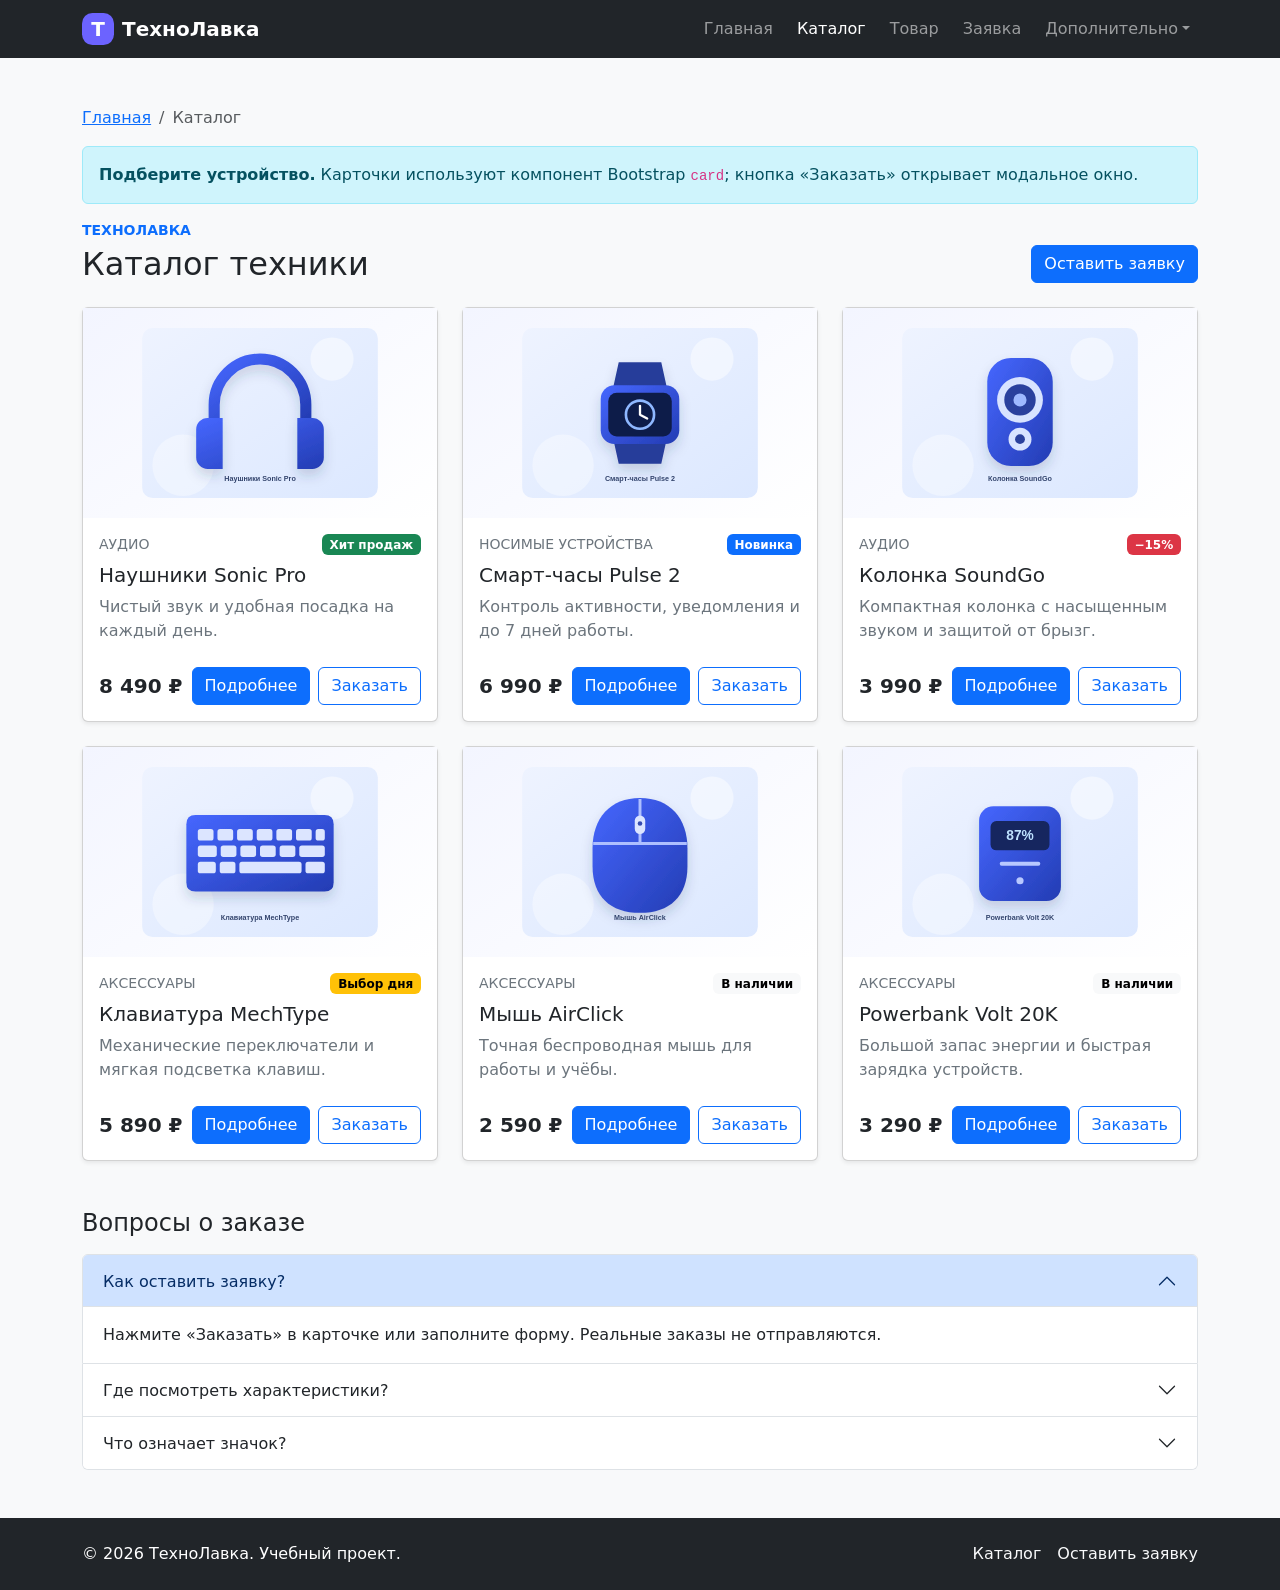
==== catalog.html @ 0f93c7c1 "feat: add Bootstrap component pages" ====
<!doctype html><html lang="ru"><head><meta charset="utf-8"><meta name="viewport" content="width=device-width, initial-scale=1"><meta name="description" content="Каталог техники: наушники, часы, аудиотехника и аксессуары."><meta name="theme-color" content="#16243a"><title>Каталог товаров — ТехноЛавка</title><link rel="icon" href="images/mark.svg" type="image/svg+xml"><link href="https://cdn.jsdelivr.net/npm/bootstrap@5.3.8/dist/css/bootstrap.min.css" rel="stylesheet"><link rel="stylesheet" href="css/custom.css"></head><body class="bg-body-tertiary d-flex flex-column min-vh-100"><nav class="navbar navbar-expand-lg navbar-dark bg-dark sticky-top" aria-label="Основная навигация"><div class="container"><a class="navbar-brand fw-bold" href="index.html"><span class="brand-mark me-2">Т</span>ТехноЛавка</a><button class="navbar-toggler" type="button" data-bs-toggle="collapse" data-bs-target="#mainNavbar" aria-controls="mainNavbar" aria-expanded="false" aria-label="Переключить навигацию"><span class="navbar-toggler-icon"></span></button><div class="collapse navbar-collapse" id="mainNavbar"><ul class="navbar-nav ms-auto align-items-lg-center gap-lg-2"><li class="nav-item"><a class="nav-link "  href="index.html">Главная</a></li><li class="nav-item"><a class="nav-link active" aria-current="page" href="catalog.html">Каталог</a></li><li class="nav-item"><a class="nav-link "  href="product.html">Товар</a></li><li class="nav-item"><a class="nav-link "  href="order.html">Заявка</a></li><li class="nav-item dropdown"><a class="nav-link dropdown-toggle" href="#" role="button" data-bs-toggle="dropdown" aria-expanded="false">Дополнительно</a><ul class="dropdown-menu dropdown-menu-end"><li><a class="dropdown-item" href="catalog.html">Все товары</a></li><li><a class="dropdown-item" href="order.html">Оформить заявку</a></li><li><a class="dropdown-item" href="index.html#popular">Популярное</a></li></ul></li></ul></div></div></nav><main class="container my-5 flex-grow-1"><nav aria-label="Навигационная цепочка"><ol class="breadcrumb"><li class="breadcrumb-item"><a href="index.html">Главная</a></li><li class="breadcrumb-item active" aria-current="page">Каталог</li></ol></nav><div class="alert alert-info" role="alert"><strong>Подберите устройство.</strong> Карточки используют компонент Bootstrap <code>card</code>; кнопка «Заказать» открывает модальное окно.</div><div class="d-flex flex-wrap justify-content-between align-items-end gap-3 mb-4"><div><p class="text-primary text-uppercase fw-semibold small mb-1">ТехноЛавка</p><h1 class="h2 mb-0">Каталог техники</h1></div><a class="btn btn-primary" href="order.html">Оставить заявку</a></div><div class="row g-4"><div class="col-12 col-md-6 col-lg-4"><article class="card product-card h-100 shadow-sm"><a class="product-visual" href="product.html" aria-label="Подробнее: Наушники Sonic Pro"><img src="images/headphones.svg" class="card-img-top" alt="Наушники Sonic Pro" loading="lazy"></a><div class="card-body d-flex flex-column"><div class="d-flex justify-content-between align-items-start gap-2 mb-2"><span class="small text-uppercase text-secondary">Аудио</span><span class="badge text-bg-success">Хит продаж</span></div><h2 class="card-title h5"><a class="link-dark link-underline-opacity-0" href="product.html">Наушники Sonic Pro</a></h2><p class="card-text text-secondary">Чистый звук и удобная посадка на каждый день.</p><div class="mt-auto d-flex justify-content-between align-items-center gap-2 pt-2"><span class="fs-5 fw-bold text-nowrap">8 490 ₽</span><div class="d-flex flex-wrap gap-2"><a class="btn btn-primary" href="product.html">Подробнее</a><button class="btn btn-outline-primary" type="button" data-bs-toggle="modal" data-bs-target="#orderModal" data-product="Наушники Sonic Pro">Заказать</button></div></div></div></article></div><div class="col-12 col-md-6 col-lg-4"><article class="card product-card h-100 shadow-sm"><a class="product-visual" href="product.html" aria-label="Подробнее: Смарт-часы Pulse 2"><img src="images/watch.svg" class="card-img-top" alt="Смарт-часы Pulse 2" loading="lazy"></a><div class="card-body d-flex flex-column"><div class="d-flex justify-content-between align-items-start gap-2 mb-2"><span class="small text-uppercase text-secondary">Носимые устройства</span><span class="badge text-bg-primary">Новинка</span></div><h2 class="card-title h5"><a class="link-dark link-underline-opacity-0" href="product.html">Смарт-часы Pulse 2</a></h2><p class="card-text text-secondary">Контроль активности, уведомления и до 7 дней работы.</p><div class="mt-auto d-flex justify-content-between align-items-center gap-2 pt-2"><span class="fs-5 fw-bold text-nowrap">6 990 ₽</span><div class="d-flex flex-wrap gap-2"><a class="btn btn-primary" href="product.html">Подробнее</a><button class="btn btn-outline-primary" type="button" data-bs-toggle="modal" data-bs-target="#orderModal" data-product="Смарт-часы Pulse 2">Заказать</button></div></div></div></article></div><div class="col-12 col-md-6 col-lg-4"><article class="card product-card h-100 shadow-sm"><a class="product-visual" href="product.html" aria-label="Подробнее: Колонка SoundGo"><img src="images/speaker.svg" class="card-img-top" alt="Колонка SoundGo" loading="lazy"></a><div class="card-body d-flex flex-column"><div class="d-flex justify-content-between align-items-start gap-2 mb-2"><span class="small text-uppercase text-secondary">Аудио</span><span class="badge text-bg-danger">−15%</span></div><h2 class="card-title h5"><a class="link-dark link-underline-opacity-0" href="product.html">Колонка SoundGo</a></h2><p class="card-text text-secondary">Компактная колонка с насыщенным звуком и защитой от брызг.</p><div class="mt-auto d-flex justify-content-between align-items-center gap-2 pt-2"><span class="fs-5 fw-bold text-nowrap">3 990 ₽</span><div class="d-flex flex-wrap gap-2"><a class="btn btn-primary" href="product.html">Подробнее</a><button class="btn btn-outline-primary" type="button" data-bs-toggle="modal" data-bs-target="#orderModal" data-product="Колонка SoundGo">Заказать</button></div></div></div></article></div><div class="col-12 col-md-6 col-lg-4"><article class="card product-card h-100 shadow-sm"><a class="product-visual" href="product.html" aria-label="Подробнее: Клавиатура MechType"><img src="images/keyboard.svg" class="card-img-top" alt="Клавиатура MechType" loading="lazy"></a><div class="card-body d-flex flex-column"><div class="d-flex justify-content-between align-items-start gap-2 mb-2"><span class="small text-uppercase text-secondary">Аксессуары</span><span class="badge text-bg-warning">Выбор дня</span></div><h2 class="card-title h5"><a class="link-dark link-underline-opacity-0" href="product.html">Клавиатура MechType</a></h2><p class="card-text text-secondary">Механические переключатели и мягкая подсветка клавиш.</p><div class="mt-auto d-flex justify-content-between align-items-center gap-2 pt-2"><span class="fs-5 fw-bold text-nowrap">5 890 ₽</span><div class="d-flex flex-wrap gap-2"><a class="btn btn-primary" href="product.html">Подробнее</a><button class="btn btn-outline-primary" type="button" data-bs-toggle="modal" data-bs-target="#orderModal" data-product="Клавиатура MechType">Заказать</button></div></div></div></article></div><div class="col-12 col-md-6 col-lg-4"><article class="card product-card h-100 shadow-sm"><a class="product-visual" href="product.html" aria-label="Подробнее: Мышь AirClick"><img src="images/mouse.svg" class="card-img-top" alt="Мышь AirClick" loading="lazy"></a><div class="card-body d-flex flex-column"><div class="d-flex justify-content-between align-items-start gap-2 mb-2"><span class="small text-uppercase text-secondary">Аксессуары</span><span class="badge text-bg-light">В наличии</span></div><h2 class="card-title h5"><a class="link-dark link-underline-opacity-0" href="product.html">Мышь AirClick</a></h2><p class="card-text text-secondary">Точная беспроводная мышь для работы и учёбы.</p><div class="mt-auto d-flex justify-content-between align-items-center gap-2 pt-2"><span class="fs-5 fw-bold text-nowrap">2 590 ₽</span><div class="d-flex flex-wrap gap-2"><a class="btn btn-primary" href="product.html">Подробнее</a><button class="btn btn-outline-primary" type="button" data-bs-toggle="modal" data-bs-target="#orderModal" data-product="Мышь AirClick">Заказать</button></div></div></div></article></div><div class="col-12 col-md-6 col-lg-4"><article class="card product-card h-100 shadow-sm"><a class="product-visual" href="product.html" aria-label="Подробнее: Powerbank Volt 20K"><img src="images/powerbank.svg" class="card-img-top" alt="Powerbank Volt 20K" loading="lazy"></a><div class="card-body d-flex flex-column"><div class="d-flex justify-content-between align-items-start gap-2 mb-2"><span class="small text-uppercase text-secondary">Аксессуары</span><span class="badge text-bg-light">В наличии</span></div><h2 class="card-title h5"><a class="link-dark link-underline-opacity-0" href="product.html">Powerbank Volt 20K</a></h2><p class="card-text text-secondary">Большой запас энергии и быстрая зарядка устройств.</p><div class="mt-auto d-flex justify-content-between align-items-center gap-2 pt-2"><span class="fs-5 fw-bold text-nowrap">3 290 ₽</span><div class="d-flex flex-wrap gap-2"><a class="btn btn-primary" href="product.html">Подробнее</a><button class="btn btn-outline-primary" type="button" data-bs-toggle="modal" data-bs-target="#orderModal" data-product="Powerbank Volt 20K">Заказать</button></div></div></div></article></div></div><section class="mt-5"><h2 class="h4 mb-3">Вопросы о заказе</h2><div class="accordion" id="faqAccordion"><div class="accordion-item"><h3 class="accordion-header"><button class="accordion-button" type="button" data-bs-toggle="collapse" data-bs-target="#faqOne" aria-expanded="true" aria-controls="faqOne">Как оставить заявку?</button></h3><div id="faqOne" class="accordion-collapse collapse show" data-bs-parent="#faqAccordion"><div class="accordion-body">Нажмите «Заказать» в карточке или заполните форму. Реальные заказы не отправляются.</div></div></div><div class="accordion-item"><h3 class="accordion-header"><button class="accordion-button collapsed" type="button" data-bs-toggle="collapse" data-bs-target="#faqTwo" aria-expanded="false" aria-controls="faqTwo">Где посмотреть характеристики?</button></h3><div id="faqTwo" class="accordion-collapse collapse" data-bs-parent="#faqAccordion"><div class="accordion-body">Откройте страницу товара по кнопке «Подробнее».</div></div></div><div class="accordion-item"><h3 class="accordion-header"><button class="accordion-button collapsed" type="button" data-bs-toggle="collapse" data-bs-target="#faqThree" aria-expanded="false" aria-controls="faqThree">Что означает значок?</button></h3><div id="faqThree" class="accordion-collapse collapse" data-bs-parent="#faqAccordion"><div class="accordion-body">Компонент <code>badge</code> показывает статус товара: новинка, хит, скидка или наличие.</div></div></div></div></section></main><footer class="bg-dark text-white py-4 mt-auto"><div class="container"><div class="row align-items-center g-3"><div class="col-12 col-md-6"><p class="mb-0">© 2026 ТехноЛавка. Учебный проект.</p></div><div class="col-12 col-md-6 text-md-end d-flex flex-wrap gap-3 justify-content-md-end"><a class="link-light link-underline-opacity-0 link-underline-opacity-75-hover" href="catalog.html">Каталог</a><a class="link-light link-underline-opacity-0 link-underline-opacity-75-hover" href="order.html">Оставить заявку</a></div></div></div></footer><div class="modal fade" id="orderModal" tabindex="-1" aria-labelledby="orderModalLabel" aria-hidden="true"><div class="modal-dialog modal-dialog-centered"><div class="modal-content"><div class="modal-header"><div><p class="text-primary small text-uppercase fw-semibold mb-1">Быстрая заявка</p><h2 class="modal-title h5" id="orderModalLabel">Заказать товар</h2></div><button type="button" class="btn-close" data-bs-dismiss="modal" aria-label="Закрыть"></button></div><form class="js-demo-form"><div class="modal-body"><p class="text-secondary">Демонстрационная форма — данные не отправляются на сервер.</p><input type="hidden" name="product" id="modal-product"><div class="mb-3"><label for="modal-name" class="form-label">Имя</label><input id="modal-name" name="name" class="form-control" autocomplete="name" required></div><div class="mb-3"><label for="modal-phone" class="form-label">Телефон</label><input id="modal-phone" name="phone" type="tel" class="form-control" autocomplete="tel" required></div><div class="form-check"><input id="modal-agree" class="form-check-input" type="checkbox" required><label class="form-check-label" for="modal-agree">Согласен на обработку данных</label></div><div class="alert alert-success mt-3 mb-0 d-none" role="status" data-form-status>Форма проверена. Данные не отправлены.</div></div><div class="modal-footer"><button type="button" class="btn btn-outline-secondary" data-bs-dismiss="modal">Закрыть</button><button type="submit" class="btn btn-primary">Проверить заявку</button></div></form></div></div></div><script src="https://cdn.jsdelivr.net/npm/bootstrap@5.3.8/dist/js/bootstrap.bundle.min.js"></script><script src="js/main.js" defer></script></body></html>
---- css/custom.css ----
/* Небольшие дополнения к Bootstrap для ТехноЛавки */
:root { --shop-accent: #6c63ff; }
body { min-height: 100vh; }
.brand-mark { display: inline-grid; place-items: center; width: 2rem; height: 2rem; border-radius: .65rem; color: #fff; background: var(--shop-accent); }
.hero-panel { min-height: 100%; }
.hero-image { max-height: 260px; }
.product-visual { display: flex; align-items: center; justify-content: center; min-height: 190px; padding: 1.25rem; background: linear-gradient(145deg, #f3f5ff, #fff); }
.product-visual img { width: 100%; height: 170px; object-fit: contain; }
.product-visual--large { min-height: 360px; }
.product-visual--large img { height: 320px; }
.product-card { transition: transform .18s ease, box-shadow .18s ease; }
.product-card:hover { transform: translateY(-3px); }
@media (prefers-reduced-motion: reduce) { .product-card { transition: none; } .product-card:hover { transform: none; } }
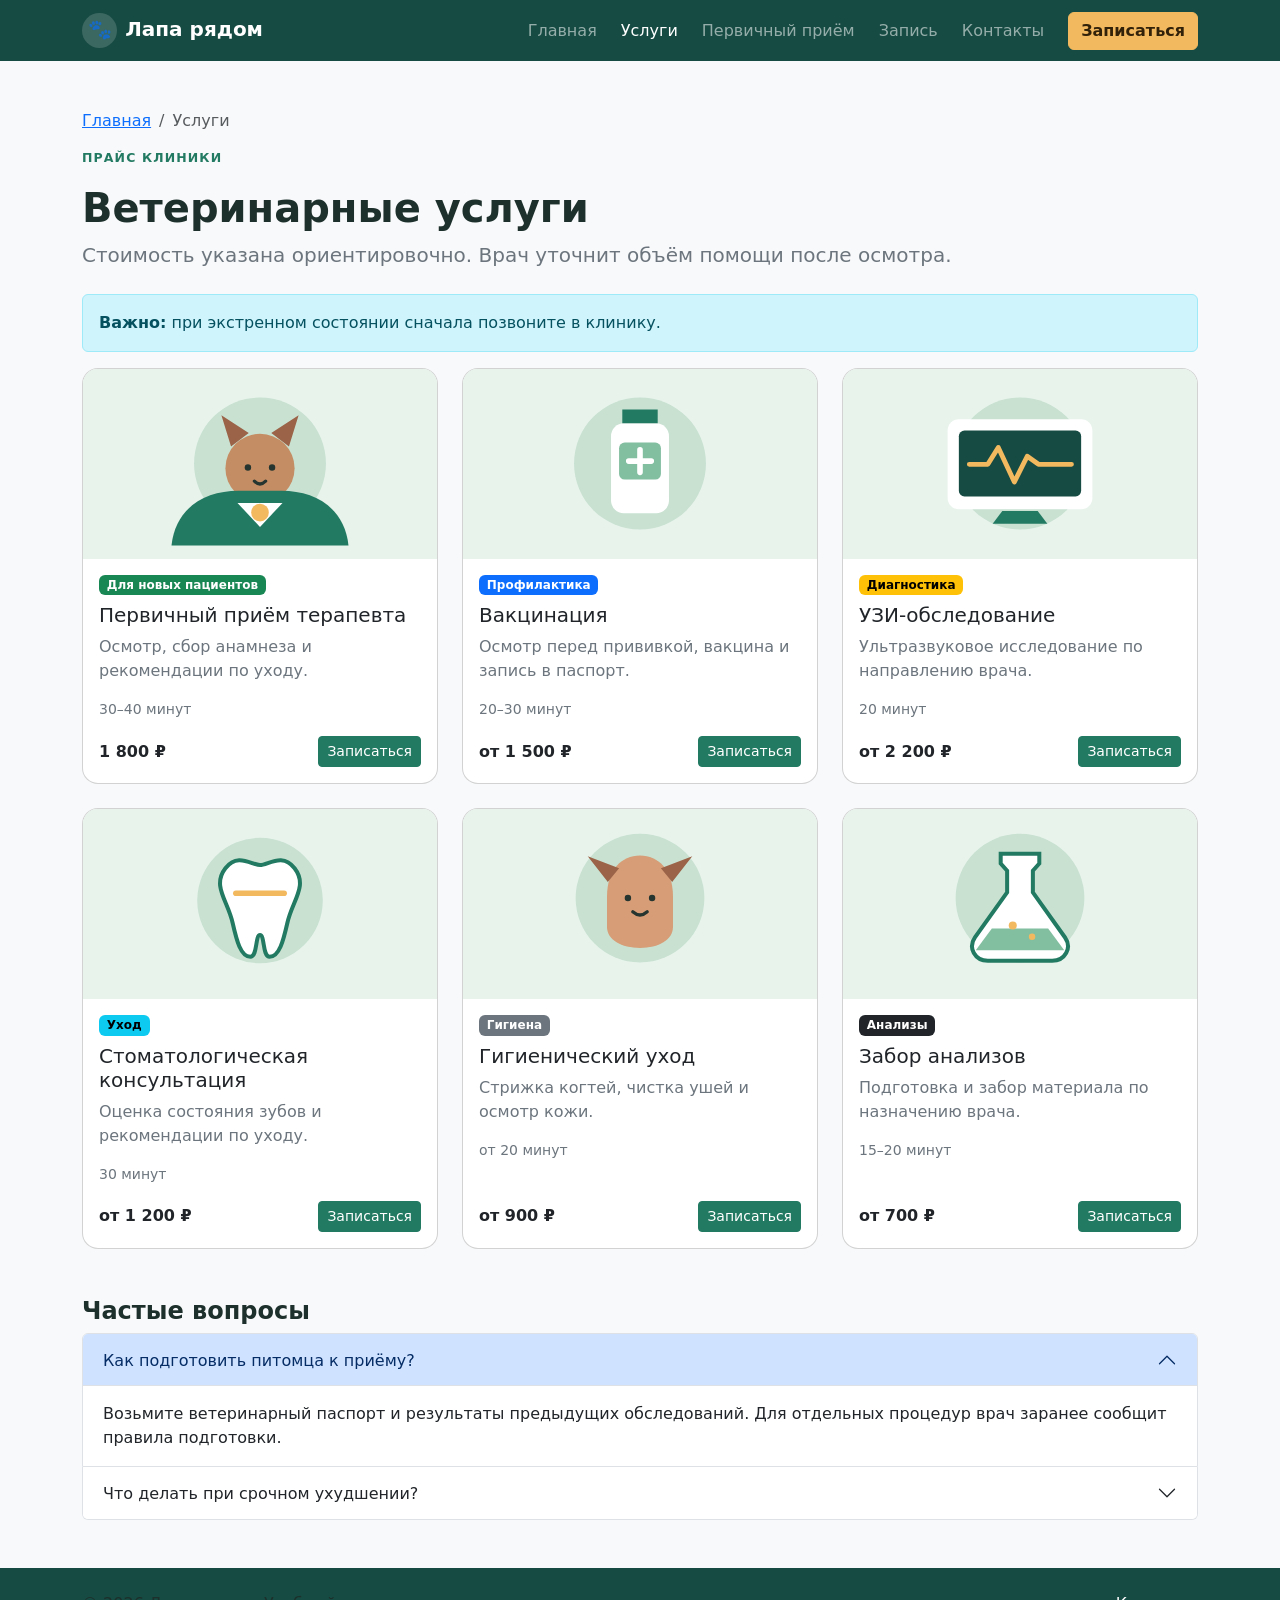
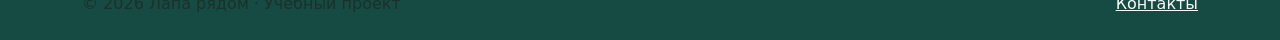
==== commit 81f299eb: "feat: adapt Bootstrap project to veterinary clinic" ====
--- a/catalog.html
+++ b/catalog.html
@@ -1 +1,199 @@
-<!doctype html><html lang="ru"><head><meta charset="utf-8"><meta name="viewport" content="width=device-width, initial-scale=1"><meta name="description" content="Каталог техники: наушники, часы, аудиотехника и аксессуары."><meta name="theme-color" content="#16243a"><title>Каталог товаров — ТехноЛавка</title><link rel="icon" href="images/mark.svg" type="image/svg+xml"><link href="https://cdn.jsdelivr.net/npm/bootstrap@5.3.8/dist/css/bootstrap.min.css" rel="stylesheet"><link rel="stylesheet" href="css/custom.css"></head><body class="bg-body-tertiary d-flex flex-column min-vh-100"><nav class="navbar navbar-expand-lg navbar-dark bg-dark sticky-top" aria-label="Основная навигация"><div class="container"><a class="navbar-brand fw-bold" href="index.html"><span class="brand-mark me-2">Т</span>ТехноЛавка</a><button class="navbar-toggler" type="button" data-bs-toggle="collapse" data-bs-target="#mainNavbar" aria-controls="mainNavbar" aria-expanded="false" aria-label="Переключить навигацию"><span class="navbar-toggler-icon"></span></button><div class="collapse navbar-collapse" id="mainNavbar"><ul class="navbar-nav ms-auto align-items-lg-center gap-lg-2"><li class="nav-item"><a class="nav-link "  href="index.html">Главная</a></li><li class="nav-item"><a class="nav-link active" aria-current="page" href="catalog.html">Каталог</a></li><li class="nav-item"><a class="nav-link "  href="product.html">Товар</a></li><li class="nav-item"><a class="nav-link "  href="order.html">Заявка</a></li><li class="nav-item dropdown"><a class="nav-link dropdown-toggle" href="#" role="button" data-bs-toggle="dropdown" aria-expanded="false">Дополнительно</a><ul class="dropdown-menu dropdown-menu-end"><li><a class="dropdown-item" href="catalog.html">Все товары</a></li><li><a class="dropdown-item" href="order.html">Оформить заявку</a></li><li><a class="dropdown-item" href="index.html#popular">Популярное</a></li></ul></li></ul></div></div></nav><main class="container my-5 flex-grow-1"><nav aria-label="Навигационная цепочка"><ol class="breadcrumb"><li class="breadcrumb-item"><a href="index.html">Главная</a></li><li class="breadcrumb-item active" aria-current="page">Каталог</li></ol></nav><div class="alert alert-info" role="alert"><strong>Подберите устройство.</strong> Карточки используют компонент Bootstrap <code>card</code>; кнопка «Заказать» открывает модальное окно.</div><div class="d-flex flex-wrap justify-content-between align-items-end gap-3 mb-4"><div><p class="text-primary text-uppercase fw-semibold small mb-1">ТехноЛавка</p><h1 class="h2 mb-0">Каталог техники</h1></div><a class="btn btn-primary" href="order.html">Оставить заявку</a></div><div class="row g-4"><div class="col-12 col-md-6 col-lg-4"><article class="card product-card h-100 shadow-sm"><a class="product-visual" href="product.html" aria-label="Подробнее: Наушники Sonic Pro"><img src="images/headphones.svg" class="card-img-top" alt="Наушники Sonic Pro" loading="lazy"></a><div class="card-body d-flex flex-column"><div class="d-flex justify-content-between align-items-start gap-2 mb-2"><span class="small text-uppercase text-secondary">Аудио</span><span class="badge text-bg-success">Хит продаж</span></div><h2 class="card-title h5"><a class="link-dark link-underline-opacity-0" href="product.html">Наушники Sonic Pro</a></h2><p class="card-text text-secondary">Чистый звук и удобная посадка на каждый день.</p><div class="mt-auto d-flex justify-content-between align-items-center gap-2 pt-2"><span class="fs-5 fw-bold text-nowrap">8 490 ₽</span><div class="d-flex flex-wrap gap-2"><a class="btn btn-primary" href="product.html">Подробнее</a><button class="btn btn-outline-primary" type="button" data-bs-toggle="modal" data-bs-target="#orderModal" data-product="Наушники Sonic Pro">Заказать</button></div></div></div></article></div><div class="col-12 col-md-6 col-lg-4"><article class="card product-card h-100 shadow-sm"><a class="product-visual" href="product.html" aria-label="Подробнее: Смарт-часы Pulse 2"><img src="images/watch.svg" class="card-img-top" alt="Смарт-часы Pulse 2" loading="lazy"></a><div class="card-body d-flex flex-column"><div class="d-flex justify-content-between align-items-start gap-2 mb-2"><span class="small text-uppercase text-secondary">Носимые устройства</span><span class="badge text-bg-primary">Новинка</span></div><h2 class="card-title h5"><a class="link-dark link-underline-opacity-0" href="product.html">Смарт-часы Pulse 2</a></h2><p class="card-text text-secondary">Контроль активности, уведомления и до 7 дней работы.</p><div class="mt-auto d-flex justify-content-between align-items-center gap-2 pt-2"><span class="fs-5 fw-bold text-nowrap">6 990 ₽</span><div class="d-flex flex-wrap gap-2"><a class="btn btn-primary" href="product.html">Подробнее</a><button class="btn btn-outline-primary" type="button" data-bs-toggle="modal" data-bs-target="#orderModal" data-product="Смарт-часы Pulse 2">Заказать</button></div></div></div></article></div><div class="col-12 col-md-6 col-lg-4"><article class="card product-card h-100 shadow-sm"><a class="product-visual" href="product.html" aria-label="Подробнее: Колонка SoundGo"><img src="images/speaker.svg" class="card-img-top" alt="Колонка SoundGo" loading="lazy"></a><div class="card-body d-flex flex-column"><div class="d-flex justify-content-between align-items-start gap-2 mb-2"><span class="small text-uppercase text-secondary">Аудио</span><span class="badge text-bg-danger">−15%</span></div><h2 class="card-title h5"><a class="link-dark link-underline-opacity-0" href="product.html">Колонка SoundGo</a></h2><p class="card-text text-secondary">Компактная колонка с насыщенным звуком и защитой от брызг.</p><div class="mt-auto d-flex justify-content-between align-items-center gap-2 pt-2"><span class="fs-5 fw-bold text-nowrap">3 990 ₽</span><div class="d-flex flex-wrap gap-2"><a class="btn btn-primary" href="product.html">Подробнее</a><button class="btn btn-outline-primary" type="button" data-bs-toggle="modal" data-bs-target="#orderModal" data-product="Колонка SoundGo">Заказать</button></div></div></div></article></div><div class="col-12 col-md-6 col-lg-4"><article class="card product-card h-100 shadow-sm"><a class="product-visual" href="product.html" aria-label="Подробнее: Клавиатура MechType"><img src="images/keyboard.svg" class="card-img-top" alt="Клавиатура MechType" loading="lazy"></a><div class="card-body d-flex flex-column"><div class="d-flex justify-content-between align-items-start gap-2 mb-2"><span class="small text-uppercase text-secondary">Аксессуары</span><span class="badge text-bg-warning">Выбор дня</span></div><h2 class="card-title h5"><a class="link-dark link-underline-opacity-0" href="product.html">Клавиатура MechType</a></h2><p class="card-text text-secondary">Механические переключатели и мягкая подсветка клавиш.</p><div class="mt-auto d-flex justify-content-between align-items-center gap-2 pt-2"><span class="fs-5 fw-bold text-nowrap">5 890 ₽</span><div class="d-flex flex-wrap gap-2"><a class="btn btn-primary" href="product.html">Подробнее</a><button class="btn btn-outline-primary" type="button" data-bs-toggle="modal" data-bs-target="#orderModal" data-product="Клавиатура MechType">Заказать</button></div></div></div></article></div><div class="col-12 col-md-6 col-lg-4"><article class="card product-card h-100 shadow-sm"><a class="product-visual" href="product.html" aria-label="Подробнее: Мышь AirClick"><img src="images/mouse.svg" class="card-img-top" alt="Мышь AirClick" loading="lazy"></a><div class="card-body d-flex flex-column"><div class="d-flex justify-content-between align-items-start gap-2 mb-2"><span class="small text-uppercase text-secondary">Аксессуары</span><span class="badge text-bg-light">В наличии</span></div><h2 class="card-title h5"><a class="link-dark link-underline-opacity-0" href="product.html">Мышь AirClick</a></h2><p class="card-text text-secondary">Точная беспроводная мышь для работы и учёбы.</p><div class="mt-auto d-flex justify-content-between align-items-center gap-2 pt-2"><span class="fs-5 fw-bold text-nowrap">2 590 ₽</span><div class="d-flex flex-wrap gap-2"><a class="btn btn-primary" href="product.html">Подробнее</a><button class="btn btn-outline-primary" type="button" data-bs-toggle="modal" data-bs-target="#orderModal" data-product="Мышь AirClick">Заказать</button></div></div></div></article></div><div class="col-12 col-md-6 col-lg-4"><article class="card product-card h-100 shadow-sm"><a class="product-visual" href="product.html" aria-label="Подробнее: Powerbank Volt 20K"><img src="images/powerbank.svg" class="card-img-top" alt="Powerbank Volt 20K" loading="lazy"></a><div class="card-body d-flex flex-column"><div class="d-flex justify-content-between align-items-start gap-2 mb-2"><span class="small text-uppercase text-secondary">Аксессуары</span><span class="badge text-bg-light">В наличии</span></div><h2 class="card-title h5"><a class="link-dark link-underline-opacity-0" href="product.html">Powerbank Volt 20K</a></h2><p class="card-text text-secondary">Большой запас энергии и быстрая зарядка устройств.</p><div class="mt-auto d-flex justify-content-between align-items-center gap-2 pt-2"><span class="fs-5 fw-bold text-nowrap">3 290 ₽</span><div class="d-flex flex-wrap gap-2"><a class="btn btn-primary" href="product.html">Подробнее</a><button class="btn btn-outline-primary" type="button" data-bs-toggle="modal" data-bs-target="#orderModal" data-product="Powerbank Volt 20K">Заказать</button></div></div></div></article></div></div><section class="mt-5"><h2 class="h4 mb-3">Вопросы о заказе</h2><div class="accordion" id="faqAccordion"><div class="accordion-item"><h3 class="accordion-header"><button class="accordion-button" type="button" data-bs-toggle="collapse" data-bs-target="#faqOne" aria-expanded="true" aria-controls="faqOne">Как оставить заявку?</button></h3><div id="faqOne" class="accordion-collapse collapse show" data-bs-parent="#faqAccordion"><div class="accordion-body">Нажмите «Заказать» в карточке или заполните форму. Реальные заказы не отправляются.</div></div></div><div class="accordion-item"><h3 class="accordion-header"><button class="accordion-button collapsed" type="button" data-bs-toggle="collapse" data-bs-target="#faqTwo" aria-expanded="false" aria-controls="faqTwo">Где посмотреть характеристики?</button></h3><div id="faqTwo" class="accordion-collapse collapse" data-bs-parent="#faqAccordion"><div class="accordion-body">Откройте страницу товара по кнопке «Подробнее».</div></div></div><div class="accordion-item"><h3 class="accordion-header"><button class="accordion-button collapsed" type="button" data-bs-toggle="collapse" data-bs-target="#faqThree" aria-expanded="false" aria-controls="faqThree">Что означает значок?</button></h3><div id="faqThree" class="accordion-collapse collapse" data-bs-parent="#faqAccordion"><div class="accordion-body">Компонент <code>badge</code> показывает статус товара: новинка, хит, скидка или наличие.</div></div></div></div></section></main><footer class="bg-dark text-white py-4 mt-auto"><div class="container"><div class="row align-items-center g-3"><div class="col-12 col-md-6"><p class="mb-0">© 2026 ТехноЛавка. Учебный проект.</p></div><div class="col-12 col-md-6 text-md-end d-flex flex-wrap gap-3 justify-content-md-end"><a class="link-light link-underline-opacity-0 link-underline-opacity-75-hover" href="catalog.html">Каталог</a><a class="link-light link-underline-opacity-0 link-underline-opacity-75-hover" href="order.html">Оставить заявку</a></div></div></div></footer><div class="modal fade" id="orderModal" tabindex="-1" aria-labelledby="orderModalLabel" aria-hidden="true"><div class="modal-dialog modal-dialog-centered"><div class="modal-content"><div class="modal-header"><div><p class="text-primary small text-uppercase fw-semibold mb-1">Быстрая заявка</p><h2 class="modal-title h5" id="orderModalLabel">Заказать товар</h2></div><button type="button" class="btn-close" data-bs-dismiss="modal" aria-label="Закрыть"></button></div><form class="js-demo-form"><div class="modal-body"><p class="text-secondary">Демонстрационная форма — данные не отправляются на сервер.</p><input type="hidden" name="product" id="modal-product"><div class="mb-3"><label for="modal-name" class="form-label">Имя</label><input id="modal-name" name="name" class="form-control" autocomplete="name" required></div><div class="mb-3"><label for="modal-phone" class="form-label">Телефон</label><input id="modal-phone" name="phone" type="tel" class="form-control" autocomplete="tel" required></div><div class="form-check"><input id="modal-agree" class="form-check-input" type="checkbox" required><label class="form-check-label" for="modal-agree">Согласен на обработку данных</label></div><div class="alert alert-success mt-3 mb-0 d-none" role="status" data-form-status>Форма проверена. Данные не отправлены.</div></div><div class="modal-footer"><button type="button" class="btn btn-outline-secondary" data-bs-dismiss="modal">Закрыть</button><button type="submit" class="btn btn-primary">Проверить заявку</button></div></form></div></div></div><script src="https://cdn.jsdelivr.net/npm/bootstrap@5.3.8/dist/js/bootstrap.bundle.min.js"></script><script src="js/main.js" defer></script></body></html>+<!doctype html>
+<html lang="ru">
+
+<head>
+    <meta charset="utf-8">
+    <meta name="viewport" content="width=device-width, initial-scale=1">
+    <meta name="description" content="Каталог ветеринарных услуг клиники Лапа рядом.">
+    <meta name="theme-color" content="#164b43">
+    <title>Услуги — Лапа рядом</title>
+    <link rel="icon" href="images/mark.svg" type="image/svg+xml">
+    <link href="https://cdn.jsdelivr.net/npm/bootstrap@5.3.8/dist/css/bootstrap.min.css" rel="stylesheet">
+    <link rel="stylesheet" href="css/custom.css">
+</head>
+
+<body class="bg-body-tertiary d-flex flex-column min-vh-100">
+    <nav class="navbar navbar-expand-lg navbar-dark clinic-nav sticky-top" aria-label="Основная навигация">
+        <div class="container"><a class="navbar-brand fw-bold" href="index.html"><span class="brand-mark me-2"
+                    aria-hidden="true">🐾</span>Лапа рядом</a><button class="navbar-toggler" type="button"
+                data-bs-toggle="collapse" data-bs-target="#mainNavbar" aria-controls="mainNavbar" aria-expanded="false"
+                aria-label="Открыть меню"><span class="navbar-toggler-icon"></span></button>
+            <div class="collapse navbar-collapse" id="mainNavbar">
+                <ul class="navbar-nav ms-auto align-items-lg-center gap-lg-2">
+                    <li class="nav-item"><a class="nav-link" href="index.html">Главная</a></li>
+                    <li class="nav-item"><a class="nav-link active" aria-current="page" href="catalog.html">Услуги</a>
+                    </li>
+                    <li class="nav-item"><a class="nav-link" href="product.html">Первичный приём</a></li>
+                    <li class="nav-item"><a class="nav-link" href="order.html">Запись</a></li>
+                    <li class="nav-item"><a class="nav-link" href="contacts.html">Контакты</a></li>
+                </ul><a class="btn btn-warm ms-lg-3 mt-3 mt-lg-0" href="order.html">Записаться</a>
+            </div>
+        </div>
+    </nav>
+    <main class="container my-5 flex-grow-1">
+        <nav aria-label="Хлебные крошки">
+            <ol class="breadcrumb">
+                <li class="breadcrumb-item"><a href="index.html">Главная</a></li>
+                <li class="breadcrumb-item active" aria-current="page">Услуги</li>
+            </ol>
+        </nav>
+        <header class="mb-4">
+            <p class="eyebrow">Прайс клиники</p>
+            <h1 class="display-6 fw-bold">Ветеринарные услуги</h1>
+            <p class="lead text-secondary">Стоимость указана ориентировочно. Врач уточнит объём помощи после осмотра.
+            </p>
+        </header>
+        <div class="alert alert-info" role="alert"><strong>Важно:</strong> при экстренном состоянии сначала позвоните в
+            клинику.</div>
+        <div class="row g-4">
+            <div class="col-12 col-md-6 col-lg-4">
+                <article class="card h-100 service-card"><img src="images/consultation.svg"
+                        class="card-img-top service-image" alt="Первичный ветеринарный приём" loading="lazy">
+                    <div class="card-body d-flex flex-column"><span
+                            class="badge text-bg-success align-self-start mb-2">Для новых пациентов</span>
+                        <h2 class="h5">Первичный приём терапевта</h2>
+                        <p class="text-secondary">Осмотр, сбор анамнеза и рекомендации по уходу.</p>
+                        <p class="small text-secondary">30–40 минут</p>
+                        <div class="mt-auto d-flex justify-content-between align-items-center"><strong>1 800
+                                ₽</strong><button class="btn btn-leaf btn-sm" type="button" data-bs-toggle="modal"
+                                data-bs-target="#appointmentModal"
+                                data-service="Первичный приём терапевта">Записаться</button></div>
+                    </div>
+                </article>
+            </div>
+            <div class="col-12 col-md-6 col-lg-4">
+                <article class="card h-100 service-card"><img src="images/vaccination.svg"
+                        class="card-img-top service-image" alt="Плановая вакцинация животных" loading="lazy">
+                    <div class="card-body d-flex flex-column"><span
+                            class="badge text-bg-primary align-self-start mb-2">Профилактика</span>
+                        <h2 class="h5">Вакцинация</h2>
+                        <p class="text-secondary">Осмотр перед прививкой, вакцина и запись в паспорт.</p>
+                        <p class="small text-secondary">20–30 минут</p>
+                        <div class="mt-auto d-flex justify-content-between align-items-center"><strong>от 1 500
+                                ₽</strong><button class="btn btn-leaf btn-sm" type="button" data-bs-toggle="modal"
+                                data-bs-target="#appointmentModal" data-service="Вакцинация">Записаться</button></div>
+                    </div>
+                </article>
+            </div>
+            <div class="col-12 col-md-6 col-lg-4">
+                <article class="card h-100 service-card"><img src="images/diagnostics.svg"
+                        class="card-img-top service-image" alt="Ультразвуковая диагностика питомца" loading="lazy">
+                    <div class="card-body d-flex flex-column"><span
+                            class="badge text-bg-warning align-self-start mb-2">Диагностика</span>
+                        <h2 class="h5">УЗИ-обследование</h2>
+                        <p class="text-secondary">Ультразвуковое исследование по направлению врача.</p>
+                        <p class="small text-secondary">20 минут</p>
+                        <div class="mt-auto d-flex justify-content-between align-items-center"><strong>от 2 200
+                                ₽</strong><button class="btn btn-leaf btn-sm" type="button" data-bs-toggle="modal"
+                                data-bs-target="#appointmentModal" data-service="УЗИ-обследование">Записаться</button>
+                        </div>
+                    </div>
+                </article>
+            </div>
+            <div class="col-12 col-md-6 col-lg-4">
+                <article class="card h-100 service-card"><img src="images/dentistry.svg"
+                        class="card-img-top service-image" alt="Профилактический уход за зубами питомца" loading="lazy">
+                    <div class="card-body d-flex flex-column"><span
+                            class="badge text-bg-info align-self-start mb-2">Уход</span>
+                        <h2 class="h5">Стоматологическая консультация</h2>
+                        <p class="text-secondary">Оценка состояния зубов и рекомендации по уходу.</p>
+                        <p class="small text-secondary">30 минут</p>
+                        <div class="mt-auto d-flex justify-content-between align-items-center"><strong>от 1 200
+                                ₽</strong><button class="btn btn-leaf btn-sm" type="button" data-bs-toggle="modal"
+                                data-bs-target="#appointmentModal"
+                                data-service="Стоматологическая консультация">Записаться</button></div>
+                    </div>
+                </article>
+            </div>
+            <div class="col-12 col-md-6 col-lg-4">
+                <article class="card h-100 service-card"><img src="images/grooming.svg"
+                        class="card-img-top service-image" alt="Гигиенический уход за животным" loading="lazy">
+                    <div class="card-body d-flex flex-column"><span
+                            class="badge text-bg-secondary align-self-start mb-2">Гигиена</span>
+                        <h2 class="h5">Гигиенический уход</h2>
+                        <p class="text-secondary">Стрижка когтей, чистка ушей и осмотр кожи.</p>
+                        <p class="small text-secondary">от 20 минут</p>
+                        <div class="mt-auto d-flex justify-content-between align-items-center"><strong>от 900
+                                ₽</strong><button class="btn btn-leaf btn-sm" type="button" data-bs-toggle="modal"
+                                data-bs-target="#appointmentModal" data-service="Гигиенический уход">Записаться</button>
+                        </div>
+                    </div>
+                </article>
+            </div>
+            <div class="col-12 col-md-6 col-lg-4">
+                <article class="card h-100 service-card"><img src="images/lab.svg" class="card-img-top service-image"
+                        alt="Лабораторные анализы для животных" loading="lazy">
+                    <div class="card-body d-flex flex-column"><span
+                            class="badge text-bg-dark align-self-start mb-2">Анализы</span>
+                        <h2 class="h5">Забор анализов</h2>
+                        <p class="text-secondary">Подготовка и забор материала по назначению врача.</p>
+                        <p class="small text-secondary">15–20 минут</p>
+                        <div class="mt-auto d-flex justify-content-between align-items-center"><strong>от 700
+                                ₽</strong><button class="btn btn-leaf btn-sm" type="button" data-bs-toggle="modal"
+                                data-bs-target="#appointmentModal" data-service="Забор анализов">Записаться</button>
+                        </div>
+                    </div>
+                </article>
+            </div>
+        </div>
+        <section class="mt-5">
+            <h2 class="h4 fw-bold">Частые вопросы</h2>
+            <div class="accordion" id="serviceFaq">
+                <div class="accordion-item">
+                    <h3 class="accordion-header"><button class="accordion-button" type="button"
+                            data-bs-toggle="collapse" data-bs-target="#faqPrep" aria-expanded="true"
+                            aria-controls="faqPrep">Как подготовить питомца к приёму?</button></h3>
+                    <div id="faqPrep" class="accordion-collapse collapse show" data-bs-parent="#serviceFaq">
+                        <div class="accordion-body">Возьмите ветеринарный паспорт и результаты предыдущих обследований.
+                            Для отдельных процедур врач заранее сообщит правила подготовки.</div>
+                    </div>
+                </div>
+                <div class="accordion-item">
+                    <h3 class="accordion-header"><button class="accordion-button collapsed" type="button"
+                            data-bs-toggle="collapse" data-bs-target="#faqUrgent" aria-expanded="false"
+                            aria-controls="faqUrgent">Что делать при срочном ухудшении?</button></h3>
+                    <div id="faqUrgent" class="accordion-collapse collapse" data-bs-parent="#serviceFaq">
+                        <div class="accordion-body">Позвоните в клинику перед поездкой, чтобы мы могли подсказать
+                            ближайшее время и подготовить приём.</div>
+                    </div>
+                </div>
+            </div>
+        </section>
+    </main>
+    <footer class="clinic-footer mt-auto py-4">
+        <div class="container d-flex flex-wrap justify-content-between gap-3"><span>© 2026 Лапа рядом · Учебный
+                проект</span><a class="link-light" href="contacts.html">Контакты</a></div>
+    </footer>
+    <div class="modal fade" id="appointmentModal" tabindex="-1" aria-labelledby="appointmentModalLabel"
+        aria-hidden="true">
+        <div class="modal-dialog modal-dialog-centered">
+            <div class="modal-content">
+                <form class="js-demo-form">
+                    <div class="modal-header">
+                        <h2 class="modal-title fs-5" id="appointmentModalLabel">Записать питомца</h2><button
+                            type="button" class="btn-close" data-bs-dismiss="modal" aria-label="Закрыть"></button>
+                    </div>
+                    <div class="modal-body"><input type="hidden" id="modal-service" name="service">
+                        <div class="mb-3"><label for="modal-owner" class="form-label">Ваше имя</label><input
+                                id="modal-owner" name="owner" class="form-control" autocomplete="name" required></div>
+                        <div class="mb-3"><label for="modal-phone" class="form-label">Телефон</label><input
+                                id="modal-phone" name="phone" type="tel" class="form-control" autocomplete="tel"
+                                required></div>
+                        <div class="form-check"><input id="modal-agreement" class="form-check-input" type="checkbox"
+                                required><label for="modal-agreement" class="form-check-label">Согласен на обработку
+                                данных</label></div>
+                        <p class="alert alert-success mt-3 mb-0 d-none" role="status" data-form-status>Форма заполнена.
+                            Заявка не отправлена.</p>
+                    </div>
+                    <div class="modal-footer"><button class="btn btn-outline-secondary" type="button"
+                            data-bs-dismiss="modal">Отмена</button><button class="btn btn-leaf"
+                            type="submit">Отправить</button></div>
+                </form>
+            </div>
+        </div>
+    </div>
+    <script src="https://cdn.jsdelivr.net/npm/bootstrap@5.3.8/dist/js/bootstrap.bundle.min.js"></script>
+    <script src="js/main.js" defer></script>
+</body>
+
+</html>
--- a/css/custom.css
+++ b/css/custom.css
@@ -1,13 +1,182 @@
-/* Небольшие дополнения к Bootstrap для ТехноЛавки */
-:root { --shop-accent: #6c63ff; }
-body { min-height: 100vh; }
-.brand-mark { display: inline-grid; place-items: center; width: 2rem; height: 2rem; border-radius: .65rem; color: #fff; background: var(--shop-accent); }
-.hero-panel { min-height: 100%; }
-.hero-image { max-height: 260px; }
-.product-visual { display: flex; align-items: center; justify-content: center; min-height: 190px; padding: 1.25rem; background: linear-gradient(145deg, #f3f5ff, #fff); }
-.product-visual img { width: 100%; height: 170px; object-fit: contain; }
-.product-visual--large { min-height: 360px; }
-.product-visual--large img { height: 320px; }
-.product-card { transition: transform .18s ease, box-shadow .18s ease; }
-.product-card:hover { transform: translateY(-3px); }
-@media (prefers-reduced-motion: reduce) { .product-card { transition: none; } .product-card:hover { transform: none; } }
+/* Собственные стили клиники поверх Bootstrap */
+:root {
+    --clinic-green: #164b43;
+    --clinic-leaf: #237a62;
+    --clinic-pale: #e9f4ef;
+    --clinic-warm: #f3b95f;
+    --clinic-ink: #1d302b;
+}
+
+body {
+    color: var(--clinic-ink);
+}
+
+.clinic-nav,
+.clinic-footer {
+    background: var(--clinic-green);
+}
+
+.brand-mark {
+    display: inline-grid;
+    width: 2.2rem;
+    height: 2.2rem;
+    place-items: center;
+    border-radius: 50%;
+    background: rgba(255, 255, 255, .16);
+    font-size: 1.2rem;
+}
+
+.btn-leaf {
+    color: #fff;
+    background: var(--clinic-leaf);
+    border-color: var(--clinic-leaf);
+}
+
+.btn-leaf:hover,
+.btn-leaf:focus-visible {
+    color: #fff;
+    background: #185943;
+    border-color: #185943;
+}
+
+.btn-outline-leaf {
+    color: var(--clinic-green);
+    border-color: var(--clinic-green);
+}
+
+.btn-outline-leaf:hover {
+    color: #fff;
+    background: var(--clinic-green);
+}
+
+.btn-warm {
+    color: #33220a;
+    background: var(--clinic-warm);
+    border-color: var(--clinic-warm);
+    font-weight: 700;
+}
+
+.btn-warm:hover {
+    color: #241500;
+    background: #f8c978;
+    border-color: #f8c978;
+}
+
+.text-leaf {
+    color: var(--clinic-leaf);
+}
+
+.eyebrow {
+    color: var(--clinic-leaf);
+    font-size: .78rem;
+    font-weight: 800;
+    letter-spacing: .09em;
+    text-transform: uppercase;
+}
+
+.hero-section {
+    background: linear-gradient(135deg, #f1f8f4, #fff 60%, #e5f1eb);
+}
+
+.hero-art {
+    color: var(--clinic-green);
+    background: #e4f1e9;
+    border: 1px solid #d4e7db;
+}
+
+.hero-art img {
+    max-height: 330px;
+}
+
+.feature-card,
+.service-card {
+    border-radius: 1rem;
+    overflow: hidden;
+    transition: transform .18s ease, box-shadow .18s ease;
+}
+
+.feature-card:hover,
+.service-card:hover {
+    transform: translateY(-3px);
+    box-shadow: 0 1rem 2rem rgba(22, 75, 67, .12) !important;
+}
+
+.feature-icon {
+    display: inline-grid;
+    width: 3rem;
+    height: 3rem;
+    place-items: center;
+    color: var(--clinic-leaf);
+    background: var(--clinic-pale);
+    border-radius: 1rem;
+    font-size: 1.6rem;
+}
+
+.service-image {
+    width: 100%;
+    height: 190px;
+    object-fit: cover;
+    background: #eaf4ee;
+}
+
+.service-detail-art {
+    background: #eaf4ee;
+}
+
+.service-detail-art img {
+    max-height: 390px;
+    margin-inline: auto;
+}
+
+.clinic-cta {
+    color: #fff;
+    background: var(--clinic-green);
+}
+
+.clinic-aside {
+    color: #fff;
+    background: linear-gradient(145deg, #164b43, #28765d);
+}
+
+.form-control:focus,
+.form-select:focus,
+.form-check-input:focus {
+    border-color: #55a985;
+    box-shadow: 0 0 0 .25rem rgba(35, 122, 98, .2);
+}
+
+:focus-visible {
+    outline: 3px solid #ffca70;
+    outline-offset: 3px;
+}
+
+@media (max-width: 575.98px) {
+    .hero-section {
+        padding-block: 2rem !important;
+    }
+
+    .service-image {
+        height: 170px;
+    }
+
+    .clinic-cta .btn {
+        width: 100%;
+    }
+}
+
+@media (prefers-reduced-motion: reduce) {
+
+    *,
+    *::before,
+    *::after {
+        scroll-behavior: auto !important;
+        transition-duration: .01ms !important;
+        animation-duration: .01ms !important;
+        animation-iteration-count: 1 !important;
+    }
+
+    .feature-card:hover,
+    .service-card:hover {
+        transform: none;
+    }
+}
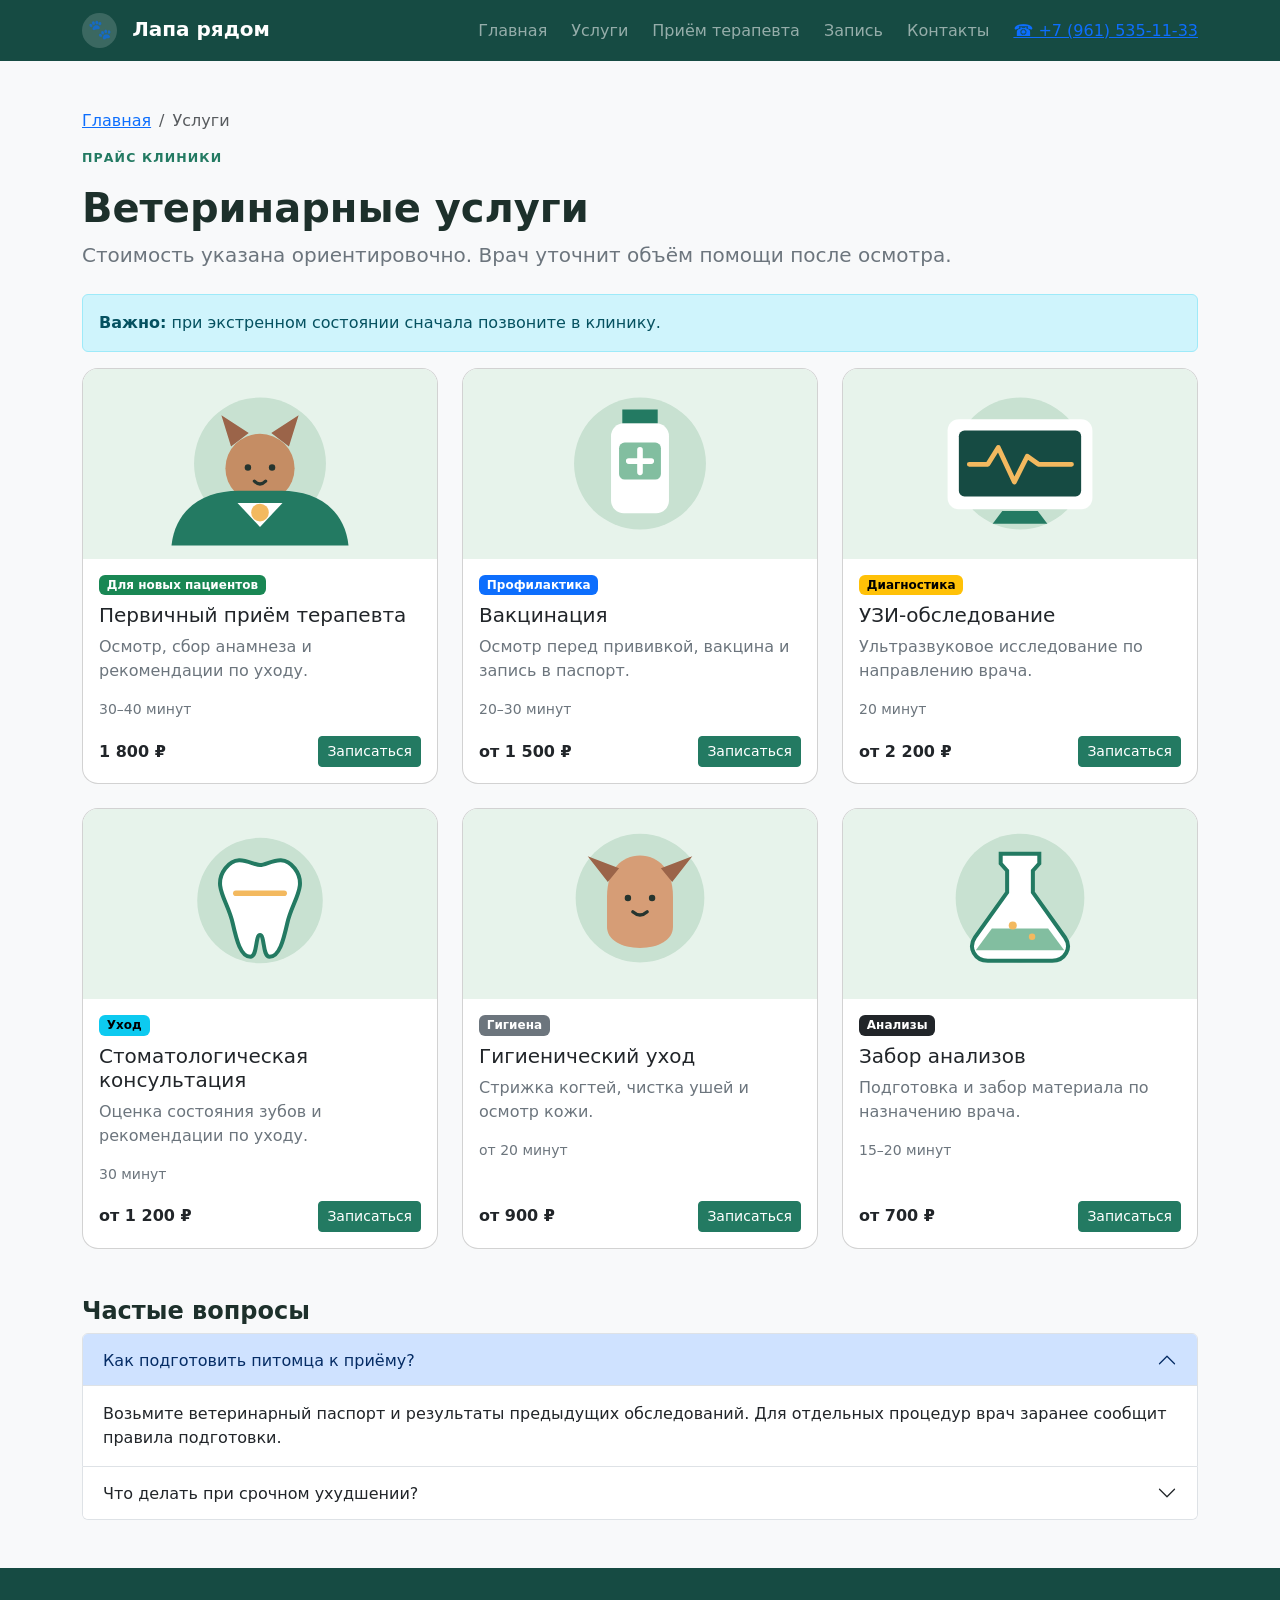
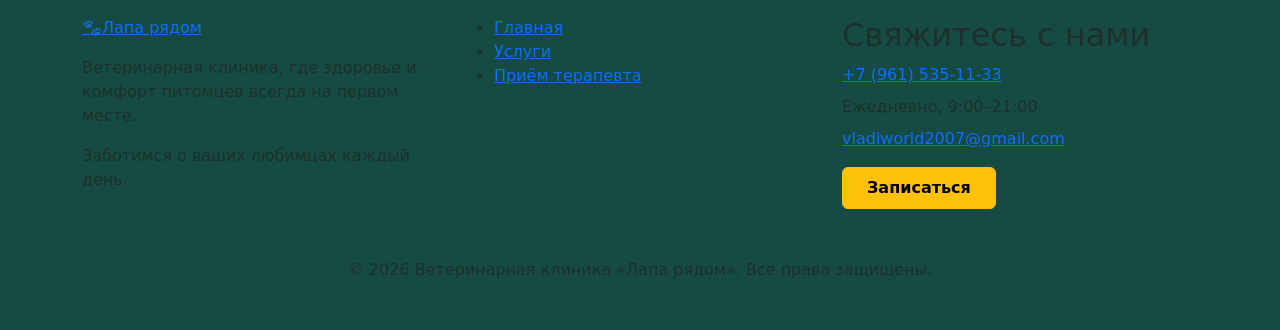
==== commit 9aabff4d: "Remove booking and contacts links from footer menu, added yandex.map" ====
--- a/catalog.html
+++ b/catalog.html
@@ -13,23 +13,49 @@
 </head>
 
 <body class="bg-body-tertiary d-flex flex-column min-vh-100">
-    <nav class="navbar navbar-expand-lg navbar-dark clinic-nav sticky-top" aria-label="Основная навигация">
-        <div class="container"><a class="navbar-brand fw-bold" href="index.html"><span class="brand-mark me-2"
-                    aria-hidden="true">🐾</span>Лапа рядом</a><button class="navbar-toggler" type="button"
-                data-bs-toggle="collapse" data-bs-target="#mainNavbar" aria-controls="mainNavbar" aria-expanded="false"
-                aria-label="Открыть меню"><span class="navbar-toggler-icon"></span></button>
-            <div class="collapse navbar-collapse" id="mainNavbar">
-                <ul class="navbar-nav ms-auto align-items-lg-center gap-lg-2">
-                    <li class="nav-item"><a class="nav-link" href="index.html">Главная</a></li>
-                    <li class="nav-item"><a class="nav-link active" aria-current="page" href="catalog.html">Услуги</a>
-                    </li>
-                    <li class="nav-item"><a class="nav-link" href="product.html">Первичный приём</a></li>
-                    <li class="nav-item"><a class="nav-link" href="order.html">Запись</a></li>
-                    <li class="nav-item"><a class="nav-link" href="contacts.html">Контакты</a></li>
-                </ul><a class="btn btn-warm ms-lg-3 mt-3 mt-lg-0" href="order.html">Записаться</a>
-            </div>
-        </div>
-    </nav>
+   <nav class="navbar navbar-expand-lg navbar-dark clinic-nav sticky-top"
+     aria-label="Основная навигация">
+    <div class="container">
+        <a class="navbar-brand fw-bold" href="index.html">
+            <span class="brand-mark me-2" aria-hidden="true">🐾</span>
+            Лапа рядом
+        </a>
+
+        <button class="navbar-toggler" type="button"
+                data-bs-toggle="collapse"
+                data-bs-target="#mainNavbar"
+                aria-controls="mainNavbar"
+                aria-expanded="false"
+                aria-label="Открыть меню">
+            <span class="navbar-toggler-icon"></span>
+        </button>
+
+        <div class="collapse navbar-collapse" id="mainNavbar">
+            <ul class="navbar-nav ms-auto align-items-lg-center gap-lg-2">
+                <li class="nav-item">
+                    <a class="nav-link" href="index.html">Главная</a>
+                </li>
+                <li class="nav-item">
+                    <a class="nav-link" href="catalog.html">Услуги</a>
+                </li>
+                <li class="nav-item">
+                    <a class="nav-link" href="product.html">Приём терапевта</a>
+                </li>
+                <li class="nav-item">
+                    <a class="nav-link" href="order.html">Запись</a>
+                </li>
+                <li class="nav-item">
+                    <a class="nav-link" href="contacts.html">Контакты</a>
+                </li>
+            </ul>
+
+            <a class="clinic-phone ms-lg-3 mt-3 mt-lg-0"
+               href="tel:+79615351133">
+                ☎ +7 (961) 535-11-33
+            </a>
+        </div>
+    </div>
+</nav>
     <main class="container my-5 flex-grow-1">
         <nav aria-label="Хлебные крошки">
             <ol class="breadcrumb">
@@ -160,10 +186,67 @@
             </div>
         </section>
     </main>
-    <footer class="clinic-footer mt-auto py-4">
-        <div class="container d-flex flex-wrap justify-content-between gap-3"><span>© 2026 Лапа рядом · Учебный
-                проект</span><a class="link-light" href="contacts.html">Контакты</a></div>
-    </footer>
+   <footer class="clinic-footer mt-auto">
+    <div class="container py-5">
+        <div class="row g-4">
+
+            <div class="col-12 col-md-6 col-lg-4">
+                <a class="footer-brand clinic-logo d-inline-flex align-items-center"
+   href="index.html"
+   aria-label="Лапа рядом — главная страница">
+    <span class="clinic-logo-icon" aria-hidden="true">🐾 </span>
+    <span class="clinic-logo-text">Лапа рядом</span>
+</a>
+                <p class="footer-description mt-3">
+                    Ветеринарная клиника, где здоровье
+                    и комфорт питомцев всегда на первом месте.
+                </p>
+                <p class="footer-description mb-0">
+                    Заботимся о ваших любимцах каждый день.
+                </p>
+            </div>
+
+            <div class="col-12 col-md-6 col-lg-4">
+              
+                <nav aria-label="Навигация в подвале">
+                    <ul class="footer-menu">
+    <li><a href="index.html">Главная</a></li>
+    <li><a href="catalog.html">Услуги</a></li>
+    <li><a href="product.html">Приём терапевта</a></li>
+</ul>
+                </nav>
+            </div>
+
+            <div class="col-12 col-lg-4">
+                <h2 class="footer-heading">Свяжитесь с нами</h2>
+                <a class="footer-phone" href="tel:+79615351133">
+                    +7 (961) 535-11-33
+                </a>
+                <p class="footer-description mt-2 mb-2">
+                    Ежедневно, 9:00–21:00
+                </p>
+                <a class="footer-email"
+                   href="mailto:vladiworld2007@gmail.com">
+                    vladiworld2007@gmail.com
+                </a>
+                <div class="mt-3">
+    <a href="order.html"
+       class="btn btn-warning fw-bold px-4 py-2">
+        Записаться
+    </a>
+</div>
+            </div>
+
+        </div>
+
+        <hr class="footer-divider my-4">
+
+        <div class="text-center footer-copyright">
+            © 2026 Ветеринарная клиника «Лапа рядом».
+            Все права защищены.
+        </div>
+    </div>
+</footer>
     <div class="modal fade" id="appointmentModal" tabindex="-1" aria-labelledby="appointmentModalLabel"
         aria-hidden="true">
         <div class="modal-dialog modal-dialog-centered">
@@ -182,8 +265,8 @@
                         <div class="form-check"><input id="modal-agreement" class="form-check-input" type="checkbox"
                                 required><label for="modal-agreement" class="form-check-label">Согласен на обработку
                                 данных</label></div>
-                        <p class="alert alert-success mt-3 mb-0 d-none" role="status" data-form-status>Форма заполнена.
-                            Заявка не отправлена.</p>
+                        <p class="alert alert-success mt-3 mb-0 d-none" role="status" data-form-status>Форма заполнена, но онлайн-отправка пока недоступна.
+Для записи позвоните по телефону +7 (961) 535-11-33.</p>
                     </div>
                     <div class="modal-footer"><button class="btn btn-outline-secondary" type="button"
                             data-bs-dismiss="modal">Отмена</button><button class="btn btn-leaf"
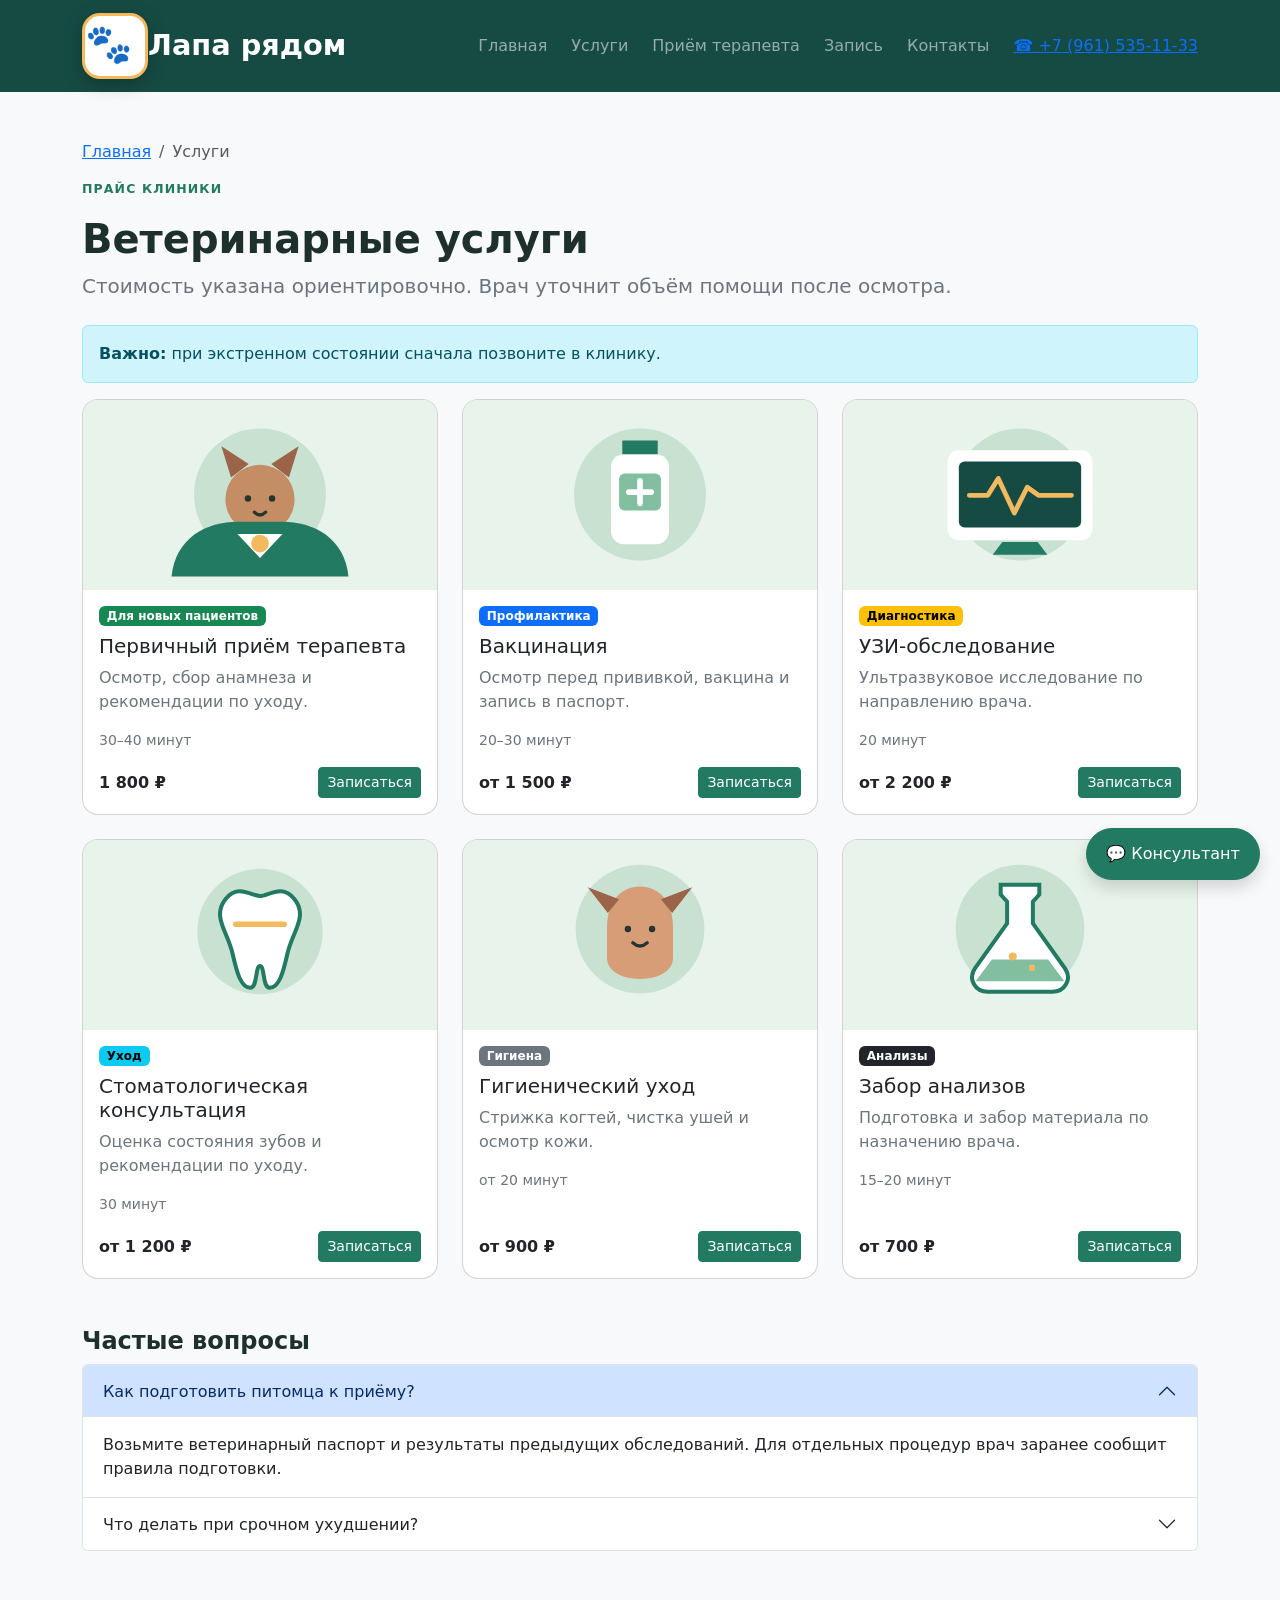
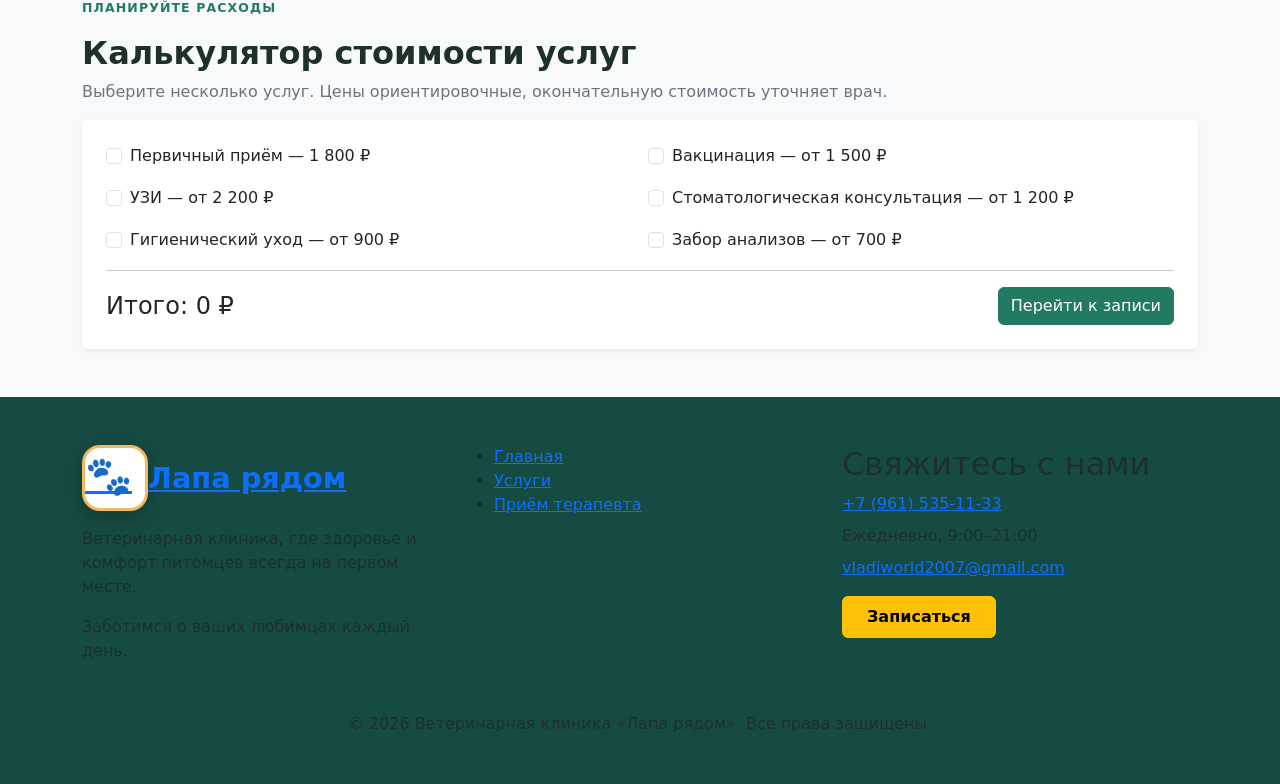
==== commit 1b6f76c9: "Add five interactive features and update logo" ====
--- a/catalog.html
+++ b/catalog.html
@@ -16,10 +16,12 @@
    <nav class="navbar navbar-expand-lg navbar-dark clinic-nav sticky-top"
      aria-label="Основная навигация">
     <div class="container">
-        <a class="navbar-brand fw-bold" href="index.html">
-            <span class="brand-mark me-2" aria-hidden="true">🐾</span>
-            Лапа рядом
-        </a>
+       <a class="navbar-brand clinic-logo d-flex align-items-center"
+   href="index.html"
+   aria-label="Лапа рядом — главная страница">
+    <span class="clinic-logo-icon" aria-hidden="true">🐾</span>
+    <span class="clinic-logo-text">Лапа рядом</span>
+</a>
 
         <button class="navbar-toggler" type="button"
                 data-bs-toggle="collapse"
@@ -185,6 +187,21 @@
                 </div>
             </div>
         </section>
+<section class="mt-5" id="calculator" aria-labelledby="calculator-heading">
+  <p class="eyebrow">Планируйте расходы</p><h2 id="calculator-heading" class="fw-bold">Калькулятор стоимости услуг</h2>
+  <p class="text-secondary">Выберите несколько услуг. Цены ориентировочные, окончательную стоимость уточняет врач.</p>
+  <div class="card border-0 shadow-sm"><div class="card-body p-4">
+    <div id="calculator-options" class="row g-3">
+      <div class="col-md-6"><label class="form-check"><input class="form-check-input calc-service" type="checkbox" value="1800"><span class="form-check-label">Первичный приём — 1 800 ₽</span></label></div>
+      <div class="col-md-6"><label class="form-check"><input class="form-check-input calc-service" type="checkbox" value="1500"><span class="form-check-label">Вакцинация — от 1 500 ₽</span></label></div>
+      <div class="col-md-6"><label class="form-check"><input class="form-check-input calc-service" type="checkbox" value="2200"><span class="form-check-label">УЗИ — от 2 200 ₽</span></label></div>
+      <div class="col-md-6"><label class="form-check"><input class="form-check-input calc-service" type="checkbox" value="1200"><span class="form-check-label">Стоматологическая консультация — от 1 200 ₽</span></label></div>
+      <div class="col-md-6"><label class="form-check"><input class="form-check-input calc-service" type="checkbox" value="900"><span class="form-check-label">Гигиенический уход — от 900 ₽</span></label></div>
+      <div class="col-md-6"><label class="form-check"><input class="form-check-input calc-service" type="checkbox" value="700"><span class="form-check-label">Забор анализов — от 700 ₽</span></label></div>
+    </div>
+    <hr><div class="d-flex flex-wrap align-items-center justify-content-between gap-3"><p class="h4 mb-0">Итого: <output id="calculator-total">0 ₽</output></p><a class="btn btn-leaf" href="order.html">Перейти к записи</a></div>
+  </div></div>
+</section>
     </main>
    <footer class="clinic-footer mt-auto">
     <div class="container py-5">
@@ -277,6 +294,14 @@
     </div>
     <script src="https://cdn.jsdelivr.net/npm/bootstrap@5.3.8/dist/js/bootstrap.bundle.min.js"></script>
     <script src="js/main.js" defer></script>
+<div class="clinic-chat" id="clinic-chat">
+  <button class="clinic-chat-toggle btn btn-leaf shadow" id="chat-toggle" type="button" aria-controls="chat-panel" aria-expanded="false">💬 Консультант</button>
+  <section class="clinic-chat-panel card shadow-lg d-none" id="chat-panel" aria-label="Демонстрационный чат с консультантом">
+    <div class="card-header d-flex justify-content-between align-items-center"><strong>🐾 Помощник клиники</strong><button class="btn-close" id="chat-close" type="button" aria-label="Закрыть чат"></button></div>
+    <div class="card-body"><p class="small text-secondary">Автоответчик: сообщения не отправляются сотрудникам клиники. При срочных вопросах позвоните нам.</p><div id="chat-messages" class="clinic-chat-messages" role="log" aria-live="polite"><div class="chat-bubble chat-bubble-bot">Здравствуйте! Спросите про часы работы, цены, запись или адрес.</div></div></div>
+    <form id="chat-form" class="card-footer d-flex gap-2"><label for="chat-input" class="visually-hidden">Ваш вопрос</label><input id="chat-input" class="form-control" maxlength="300" placeholder="Ваш вопрос..." required><button class="btn btn-leaf" type="submit">➤<span class="visually-hidden">Отправить</span></button></form>
+  </section>
+</div>
 </body>
 
 </html>
--- a/css/custom.css
+++ b/css/custom.css
@@ -179,4 +179,42 @@
     .service-card:hover {
         transform: none;
     }
+}
+
+/* Дополнительные функции сайта */
+.clinic-chat { position: fixed; right: 1.25rem; bottom: 1.25rem; z-index: 1050; }
+.clinic-chat-toggle { border-radius: 2rem; padding: .8rem 1.2rem; }
+.clinic-chat-panel { position: absolute; bottom: 4.5rem; right: 0; width: min(370px, calc(100vw - 2rem)); max-height: min(560px, calc(100dvh - 7rem)); overflow: hidden; }
+.clinic-chat-panel .card-body { overflow: auto; min-height: 180px; }
+.clinic-chat-messages { display: flex; flex-direction: column; gap: .6rem; max-height: 280px; overflow-y: auto; }
+.chat-bubble { padding: .6rem .8rem; border-radius: .85rem; max-width: 92%; overflow-wrap: anywhere; }
+.chat-bubble-bot { background: var(--clinic-pale); align-self: flex-start; }
+.chat-bubble-user { background: var(--clinic-leaf); color: #fff; align-self: flex-end; }
+@media (max-width: 575.98px) { .clinic-chat { right: .75rem; bottom: .75rem; } }
+/* Более заметный логотип */
+.clinic-logo-icon {
+    width: 66px;
+    height: 66px;
+    font-size: 38px;
+    background: #ffffff;
+    border: 3px solid #f3b95f;
+    border-radius: 18px;
+    box-shadow: 0 5px 18px rgba(0, 0, 0, 0.25);
+}
+
+.clinic-logo-text {
+    font-size: 1.8rem;
+    font-weight: 800;
+}
+
+@media (max-width: 575.98px) {
+    .clinic-logo-icon {
+        width: 52px;
+        height: 52px;
+        font-size: 30px;
+    }
+
+    .clinic-logo-text {
+        font-size: 1.35rem;
+    }
 }
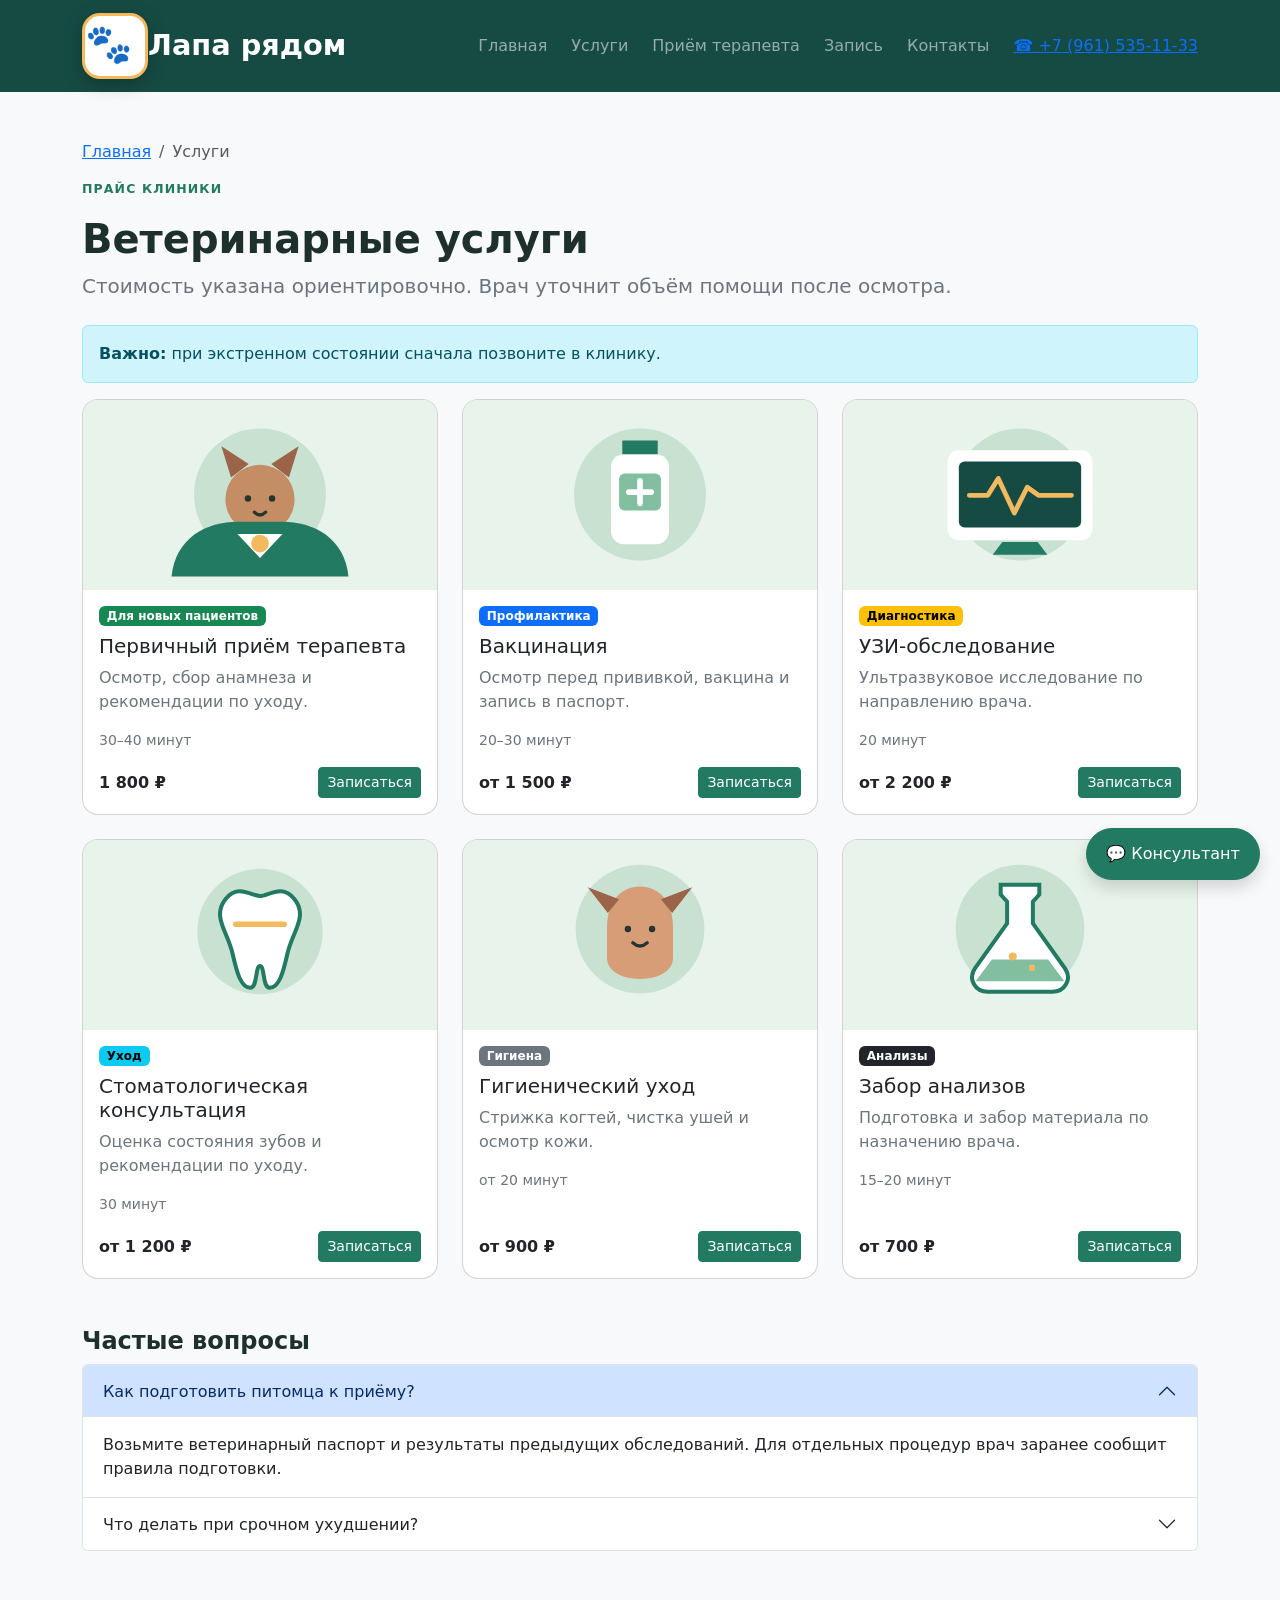
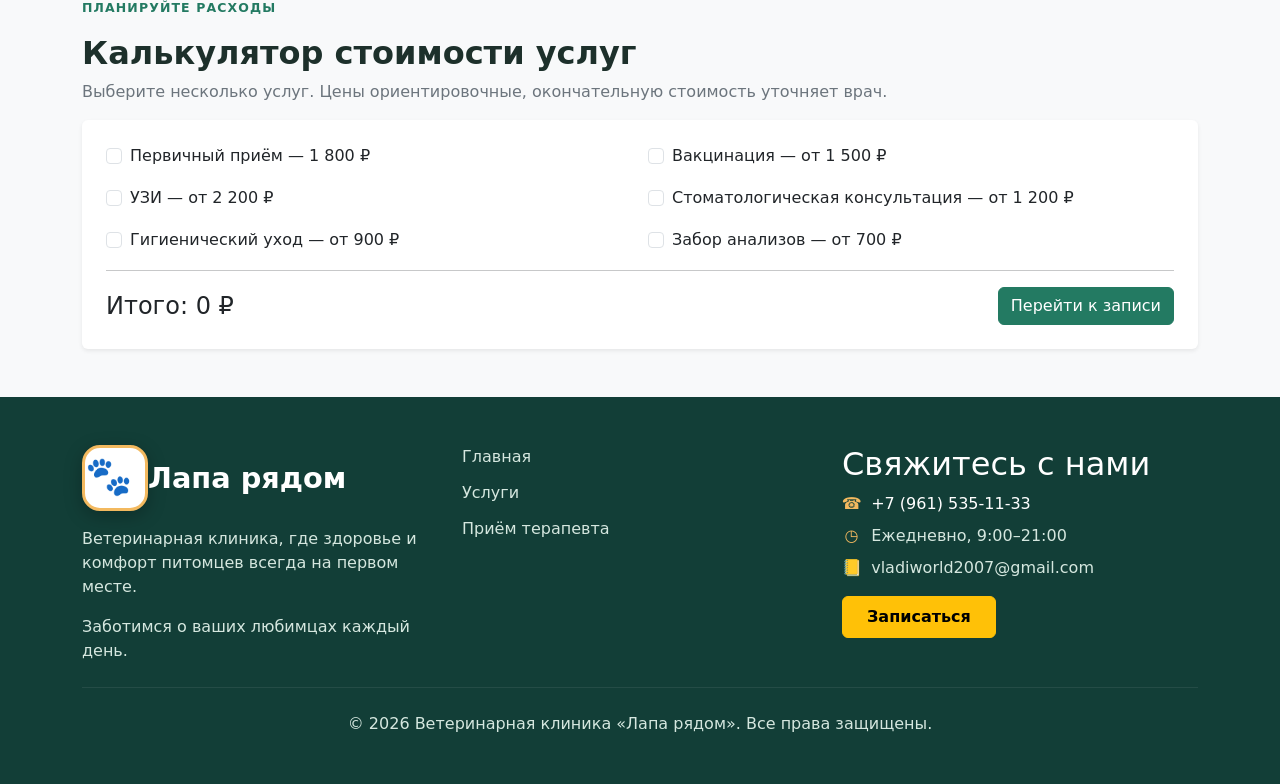
==== commit 4efef51a: "Add footer contact icons on all pages" ====
--- a/catalog.html
+++ b/catalog.html
@@ -236,16 +236,22 @@
 
             <div class="col-12 col-lg-4">
                 <h2 class="footer-heading">Свяжитесь с нами</h2>
-                <a class="footer-phone" href="tel:+79615351133">
-                    +7 (961) 535-11-33
-                </a>
-                <p class="footer-description mt-2 mb-2">
-                    Ежедневно, 9:00–21:00
-                </p>
-                <a class="footer-email"
-                   href="mailto:vladiworld2007@gmail.com">
-                    vladiworld2007@gmail.com
-                </a>
+                <a class="footer-phone footer-contact-item"
+   href="tel:+79615351133">
+    <span class="footer-contact-icon" aria-hidden="true">☎</span>
+    <span>+7 (961) 535-11-33</span>
+</a>
+
+<p class="footer-description footer-contact-item mt-2 mb-2">
+    <span class="footer-contact-icon" aria-hidden="true">◷</span>
+    <span>Ежедневно, 9:00–21:00</span>
+</p>
+
+<a class="footer-email footer-contact-item"
+   href="mailto:vladiworld2007@gmail.com">
+    <span class="footer-contact-icon" aria-hidden="true">📒</span>
+    <span>vladiworld2007@gmail.com</span>
+</a>
                 <div class="mt-3">
     <a href="order.html"
        class="btn btn-warning fw-bold px-4 py-2">
--- a/css/custom.css
+++ b/css/custom.css
@@ -217,4 +217,93 @@
     .clinic-logo-text {
         font-size: 1.35rem;
     }
+}
+/* Исправление оформления футера */
+
+.clinic-footer {
+    background-color: #123e37;
+    color: #ffffff;
+}
+
+.clinic-footer .footer-description,
+.clinic-footer .footer-copyright {
+    color: #d5e7df;
+}
+
+.clinic-footer .footer-heading {
+    color: #ffffff;
+}
+
+.clinic-footer .footer-menu {
+    list-style: none;
+    padding: 0;
+    margin: 0;
+}
+
+.clinic-footer .footer-menu li {
+    margin-bottom: 12px;
+}
+
+.clinic-footer .footer-menu a,
+.clinic-footer .footer-email {
+    color: #d5e7df;
+    text-decoration: none;
+}
+
+.clinic-footer .footer-menu a:hover,
+.clinic-footer .footer-email:hover {
+    color: #f3b95f;
+    text-decoration: underline;
+}
+
+.clinic-footer .footer-brand,
+.clinic-footer .clinic-logo-text,
+.clinic-footer .footer-phone {
+    color: #ffffff;
+    text-decoration: none;
+}
+
+.clinic-footer .footer-brand:hover,
+.clinic-footer .footer-phone:hover {
+    color: #f3b95f;
+}
+
+.clinic-footer .footer-divider {
+    border-color: rgba(255, 255, 255, 0.3);
+}
+/* Иконки контактов в футере */
+.clinic-footer .footer-contact-item {
+    display: flex;
+    align-items: center;
+    gap: 10px;
+    width: fit-content;
+}
+
+.clinic-footer .footer-contact-item .bi {
+    font-size: 1em;
+    line-height: 1;
+    flex-shrink: 0;
+    color: #f3b95f;
+}
+
+.clinic-footer .footer-contact-item span {
+    overflow-wrap: anywhere;
+}
+/* Иконки в футере */
+.clinic-footer .footer-contact-item {
+    display: flex;
+    align-items: center;
+    gap: 10px;
+    width: fit-content;
+}
+
+.clinic-footer .footer-contact-icon {
+    display: inline-flex;
+    align-items: center;
+    justify-content: center;
+    width: 1.2em;
+    font-size: 1em;
+    line-height: 1;
+    flex-shrink: 0;
+    color: #f3b95f;
 }
